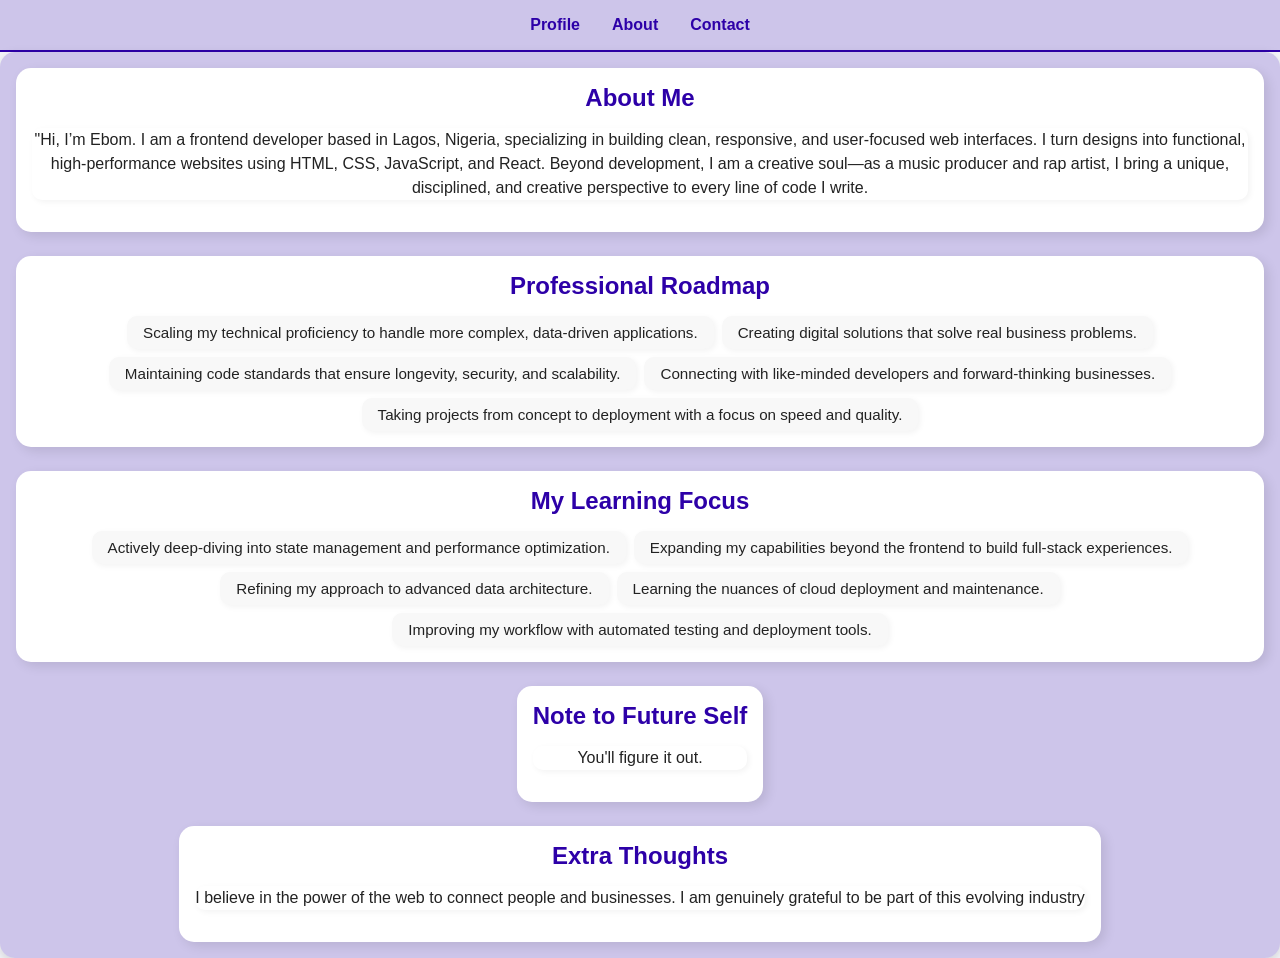
==== about.html @ 3ebcaaa6 "Initial commit: Portfolio project and Apex Construction site" ====
<!DOCTYPE html>
<html>
    <head>
        <meta charset="UTF-8">
        <meta name="viewport" content="width=device-width, initial-scale=1.0">
        <title>About</title>
        <link rel="stylesheet" type="text/css" href="style.css">
    </head>
    <body>
        <nav class="top-nav">
        <a href="index.html" class="nav-link">Profile</a>
        <a href="about.html" class="nav-link">About</a>
        <a href="contactUs.html" class="nav-link">Contact</a>
        </nav>
        <main data-testid="test-about-page" id="about-main">

            <section id="section-about-me" class="reveal reveal-up">
                <h2 id="about-me">About Me</h2>

                <p id="about-bio" class="reveal reveal-up" data-testid="test-about-bio">"Hi, I’m Ebom. I am a frontend developer based in Lagos, Nigeria, specializing in building clean, responsive, and user-focused web interfaces. I turn designs into functional, high-performance websites using HTML, CSS, JavaScript, and React. Beyond development, I am a creative soul—as a music producer and rap artist, I bring a unique, disciplined, and creative perspective to every line of code I write.</p>
            </section>

            <section id="section-goals" class="reveal reveal-up">

                <h2>Professional Roadmap</h2>

                <ul data-testid="test-about-goals" class="reveal reveal-up" data-testid="test-about-goals">
                    <li>Scaling my technical proficiency to handle more complex, data-driven applications.</li>
                    <li>Creating digital solutions that solve real business problems.</li>
                    <li>Maintaining code standards that ensure longevity, security, and scalability.</li>
                    <li>Connecting with like-minded developers and forward-thinking businesses.</li>
                    <li>Taking projects from concept to deployment with a focus on speed and quality.</li>
                </ul>
            </section>

            <section id="section-confidence-areas" class="reveal reveal-up" data-testid="test-about-focus">
                <h2>My Learning Focus</h2>
                <ul data-testid="test-about-confidence" class="reveal reveal-up">
                    <li>Actively deep-diving into state management and performance optimization.</li>
                    <li>Expanding my capabilities beyond the frontend to build full-stack experiences.</li>
                    <li>Refining my approach to advanced data architecture.</li>
                    <li>Learning the nuances of cloud deployment and maintenance.</li>
                    <li>Improving my workflow with automated testing and deployment tools.</li>
                </ul>
            </section>

            <section id="section-future-note" class="reveal reveal-up" data-testid="test-about-note-to-self">
                <h2>Note to Future Self</h2>
                <p data-testid="test-about-future-note">You'll figure it out.</p>
            </section>

            <section id="section-about" class="reveal reveal-up" data-testid="test-about-thoughts">
                <h2>Extra Thoughts</h2>
                <p data-testid="test-about-extra" class="reveal reveal-up">I believe in the power of the web to connect people and businesses. I am genuinely grateful to be part of this evolving industry</p>
            </section>
            

        </main>



    <script type="text/javascript" src="script.js"></script>
     
    </body>
</html>
---- style.css ----
* {
  margin: 0;
  padding: 0;
  box-sizing: border-box;
}

html {
  font-size: 16px;
  font-family: Arial, sans-serif;
}

body {
  min-height: 100vh;
  display: flex;
  flex-direction: column;
  align-items: center;
  justify-content: center;
  background: #f5f6fa;
  color: #222;
}

.top-nav {
    display: flex;
    justify-content: center;
    gap: 2rem;
    padding: 1rem;
    background: white;
    width: 100%;
    /*margin-bottom: 2rem;*/
    background-color:rgba(45, 0, 168, 0.2);
    border-bottom: 2px solid #2d00a8;
}
.nav-link {
    text-decoration: none;
    color: #2d00a8;
    font-weight: bold;
}


#profile-card-root ,
#about-main ,
#contact-form-root{
  width: 100%;
  max-width: 12 00px;
  background-color: rgba(45, 0, 168, 0.2);
  border-radius: 15px;
  box-shadow: 0 4px 12px rgba(0, 0, 0, 0.15);
  overflow: hidden;
  display: flex;
  flex-direction: column;
  align-items: center;
  padding: 1rem 1rem;
  gap: 1.5rem;
}

/* HEADER AREA */
#header-unit {
  display: flex;
  align-items: center;
  justify-content: space-between;
  flex-wrap: wrap;
  width: 100%;
  height: 100vh;
  /*gap: 1.5rem;*/
  /*background: url(images/texture1.jpg) center/cover no-repeat;*/
}

/* Profile Image */
#figure-id {
  flex: 1 1 200px;
  display: flex;
  flex-direction: column;
  align-items: center;
  text-align:center;
}

#user-image {
  width: 300px;
  height: 300px;
  border-radius: 50%;
  object-fit: cover;
  box-shadow: 4px 4px 12px rgba(0, 0, 0, 0.15);
  transition: transform 0.3s ease;
}

#user-image:hover {
  transform: scale(1.05);
}

#upload-image{
  display: none;
}

/* Header Text Info */
#header-div {
  flex: 2;
  background-color: #fff;
  border-radius: 15px;
  padding: 1rem;
  box-shadow: 4px 4px 12px rgba(0, 0, 0, 0.1);
}

#header-div h2 {
  font-size: 2rem;
  margin-bottom: 0.5rem;
  color: #2d00a8;
}

#header-div p {
  margin-bottom: 1rem;
  line-height: 1.5;
}

#section-about-me p,
#section-future-note p,
#section-about p,
#portfolio p{
  margin-bottom: 1rem;
  line-height: 1.5;
  text-align:center;
  box-shadow: 2px 2px 6px rgba(0, 0, 0, 0.05);
  border-radius: 10px;
}

#header-div h3,
#header-div time {
  margin-top: 0.5rem;
}

/* SOCIAL LINKS */
#social-nav {
  display: flex;
  justify-content: center;
  align-items: center;
  gap: 1rem;
  width: 100%;
}

.social-media-logo {
  width: 40px;
  height: 40px;
  border-radius: 50%;
  transition: transform 0.3s ease, opacity 0.3s ease;
}

.social-media-logo:hover {
  transform: scale(1.1);
  opacity: 0.8;
}

#hobbiesAndDislikes {
  display: flex;
  justify-content: space-between;
  gap: 2rem;
  width: 100%;
  flex-wrap: wrap;
}



#section-hobbies,
#section-dislikes, 
#section-about-me,
#section-goals,
#section-confidence-areas,
#section-future-note,
#section-about,
#portfolio{
  flex: 1;
  background: #fff;
  border-radius: 15px;
  box-shadow: 4px 4px 12px rgba(0, 0, 0, 0.1);
  padding: 1rem;
}

#section-hobbies h3,
#section-dislikes h3 ,
#contact-form h2,
#section-about-me h2,
#section-goals h2,
#section-confidence-areas h2,
#section-future-note h2,
#section-about h2,
#portfolio h2,
#portfolio h3 {
  text-align: center;
  color: #2d00a8;
  margin-bottom: 1rem;
}

ul {
  list-style: none;
  display: flex;
  flex-wrap: wrap;
  justify-content: center;
  gap: 0.5rem;
}

li {
  background: #f8f8f8;
  border-radius: 10px;
  padding: 0.5rem 1rem;
  font-size: 0.95rem;
  box-shadow: 2px 2px 6px rgba(0, 0, 0, 0.05);
}

.form-elements{
  display: flex;
  flex-direction: column;
  justify-content: center;
  align-items: center;
}

#message-textarea{
  border-radius: 9px;
}

#contact-message {
  width: 100%;
  max-width: 600px;   
  border-radius: 9px;
}

#submit-button {
  width: 180px;        
  height: auto;
  padding: 0.8rem 1rem;
  font-size: 1.1rem;
}

.hidden{
  display: none;
}

.error-msg {
  margin-top: 10px;
  padding: 8px;
  font-weight: 500;
  border-radius: 6px;
  color: red;
}

.error-hint {
  color: red;
  background-color: #ffe5e5;
  display: block;
}

.sucess-msg {
  color: green;
  background-color: #e6ffe6;
  padding: 0.7rem 1rem;
  border-radius: 8px;
  font-weight: 600;
  text-align: center;
  margin-top: 0.5rem;
  box-shadow: 0 2px 6px rgba(0, 128, 0, 0.15);
  transition: opacity 0.3s ease;
}

#about-me-link ,
#contact-us-link ,
#index-link,
.project-card a{
  display: inline-block;
  margin-top: 1.5rem;
  text-decoration: none;
  color: #2d00a8;
  font-weight: 600;
  transition: color 0.3s ease, transform 0.3s ease;
}



.project-card{
  text-align: center;
  margin-top: 1.5rem;
}




#about-me-link:hover ,
#contact-us-link:hover ,
#index-link:hover{
  color: #4a00e0;
  transform: scale(1.05);
}



/* Tablet Display */
@media (max-width: 768px) {
  #header-unit {
    flex-direction: column;
    align-items: center;
  }

  #user-image {
    width: 200px;
    height: 200px;
  }

  #header-div {
    text-align: center;
  }

  #hobbiesAndDislikes {
    flex-direction: column;
    align-items: center;
  }

  #social-nav {
    flex-wrap: wrap;
  }
}

/* Phone Display */
@media (max-width: 480px) {
  #profile-card-root {
    width: 95%;
    padding: 1rem;
  }

  #header-div h2 {
    font-size: 1.5rem;
  }

  li {
    font-size: 0.85rem;
    padding: 0.4rem 0.8rem;
  }

  .social-media-logo {
    width: 32px;
    height: 32px;
  }
}



#contact-form {
  width: 100%;
  display: flex;
  flex-direction: column;
  align-items: center;
  gap: 1.2rem;
}

#contact-form input,
#contact-form textarea {
  width: 100%;
  max-width: 600px;
  padding: 0.8rem;
  font-size: 1rem;
  border: 1.5px solid #ccc;
  border-radius: 8px;
  outline: none;
  transition: border 0.3s ease, box-shadow 0.3s ease;
}

#contact-form input:focus,
#contact-form textarea:focus {
  border-color: #2d00a8;
  box-shadow: 0 0 6px rgba(45, 0, 168, 0.25);
}


#submit-button {
  width: 180px;
  height: auto;
  padding: 0.7rem 1rem;
  font-size: 1.1rem;
  border: none;
  border-radius: 10px;
  background-color: #2d00a8;
  color: #fff;
  cursor: pointer;
  transition: all 0.3s ease;
}

#submit-button:hover {
  background-color: #4a00e0;
  transform: scale(1.05);
}



/* Tablet display */
@media (max-width: 768px) {
  #contact-form-root {
    width: 95%;
    padding: 1.5rem;
  }

  #contact-form input,
  #contact-form textarea {
    max-width: 100%;
    font-size: 0.95rem;
  }

  #submit-button {
    width: 60%;
    font-size: 1rem;
  }
}

/* Phone display */
@media (max-width: 480px) {
  #contact-form-root {
    width: 100%;
    padding: 1rem;
  }

  #contact-form h2 {
    font-size: 1.4rem;
  }

  #contact-form input,
  #contact-form textarea {
    width: 100%;
    font-size: 0.9rem;
  }

  #submit-button {
    width: 100%;
    font-size: 1rem;
    padding: 0.6rem 0.8rem;
  }
}

@media (max-width: 768px) {
  #about-main {
    width: 95%;
    padding: 1.5rem;
    gap: 1rem;
  }

  #about-main h2 {
    font-size: 1.6rem;
    text-align: center;
  }

  #about-main p {
    font-size: 1rem;
    line-height: 1.6;
    text-align: justify;
    padding: 0 0.5rem;
  }

  #about-main ul {
    flex-direction: column;
    align-items: center;
  }

  #about-main li {
    width: 90%;
    text-align: center;
    font-size: 1rem;
    padding: 0.6rem;
  }
}


/* ---------------- REVEAL ANIMATION ---------------- */

.reveal {
    opacity: 0;
    transform: translateY(60px);
    transition: all 0.9s ease;
}

.reveal-left {
    transform: translateX(-80px);
}

.reveal-right {
    transform: translateX(80px);
}

.reveal.active {
    opacity: 1;
    transform: translate(0);
}

/* Mobile */

@media (max-width: 768px) {
  /*
    #content1 {
        align-items: center;
        text-align: center;
    }
  */

    .reveal-left,
    .reveal-right {
        transform: translateY(60px);
    }
}
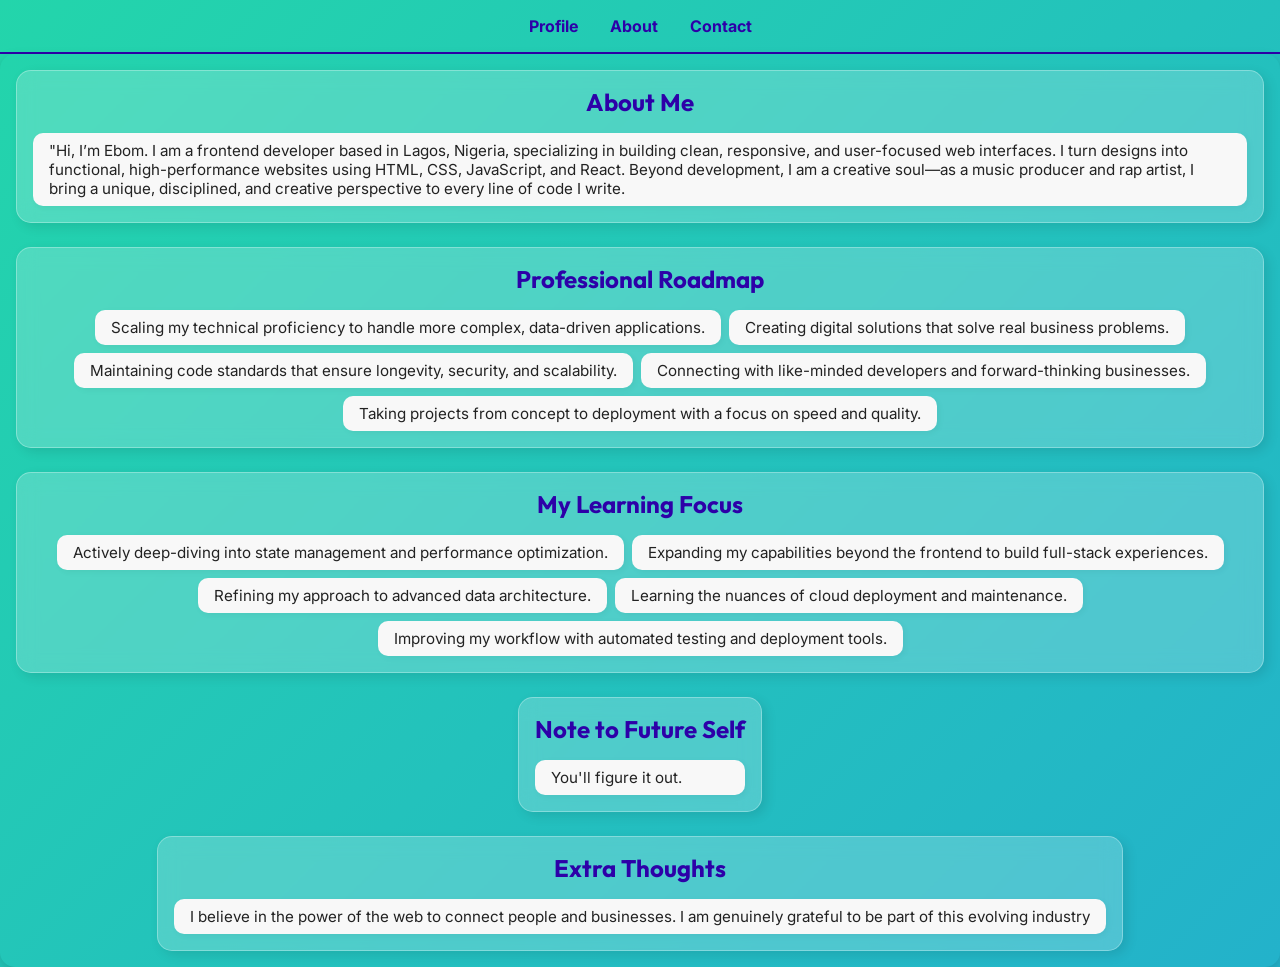
==== commit 868ff0b5: "Updated Background animation theme and fixed contact form layout" ====
--- a/about.html
+++ b/about.html
@@ -1,16 +1,26 @@
 <!DOCTYPE html>
 <html>
+
     <head>
+
         <meta charset="UTF-8">
         <meta name="viewport" content="width=device-width, initial-scale=1.0">
         <title>About</title>
+        <link rel="preconnect" href="https://fonts.googleapis.com">
+        <link rel="preconnect" href="https://fonts.gstatic.com" crossorigin>
+        <link href="https://fonts.googleapis.com/css2?family=Inter:wght@400;500&family=Outfit:wght@600;700&display=swap" rel="stylesheet">
         <link rel="stylesheet" type="text/css" href="style.css">
+
     </head>
-    <body>
+
+    <body class="animated-bg">
         <nav class="top-nav">
-        <a href="index.html" class="nav-link">Profile</a>
-        <a href="about.html" class="nav-link">About</a>
-        <a href="contactUs.html" class="nav-link">Contact</a>
+
+            <a href="index.html" class="nav-link">Profile</a>
+            <a href="about.html" class="nav-link">About</a>
+            <a href="contactUs.html" class="nav-link">Contact</a>
+            
+
         </nav>
         <main data-testid="test-about-page" id="about-main">
 
@@ -31,27 +41,38 @@
                     <li>Connecting with like-minded developers and forward-thinking businesses.</li>
                     <li>Taking projects from concept to deployment with a focus on speed and quality.</li>
                 </ul>
+
             </section>
 
             <section id="section-confidence-areas" class="reveal reveal-up" data-testid="test-about-focus">
+
                 <h2>My Learning Focus</h2>
+
                 <ul data-testid="test-about-confidence" class="reveal reveal-up">
+
                     <li>Actively deep-diving into state management and performance optimization.</li>
                     <li>Expanding my capabilities beyond the frontend to build full-stack experiences.</li>
                     <li>Refining my approach to advanced data architecture.</li>
                     <li>Learning the nuances of cloud deployment and maintenance.</li>
                     <li>Improving my workflow with automated testing and deployment tools.</li>
                 </ul>
+
             </section>
 
             <section id="section-future-note" class="reveal reveal-up" data-testid="test-about-note-to-self">
+
                 <h2>Note to Future Self</h2>
+
                 <p data-testid="test-about-future-note">You'll figure it out.</p>
+
             </section>
 
             <section id="section-about" class="reveal reveal-up" data-testid="test-about-thoughts">
+
                 <h2>Extra Thoughts</h2>
+
                 <p data-testid="test-about-extra" class="reveal reveal-up">I believe in the power of the web to connect people and businesses. I am genuinely grateful to be part of this evolving industry</p>
+
             </section>
             
 
--- a/style.css
+++ b/style.css
@@ -1,3 +1,16 @@
+:root {
+    --bg-color: #f5f6fa;
+    --card-bg: rgba(255, 255, 255, 0.2);
+    --text-color: #222;
+}
+
+body.dark-mode {
+    --bg-color: #1a1a1a;
+    --card-bg: rgba(0, 0, 0, 0.4);
+    --text-color: #f5f6fa;
+}
+
+
 * {
   margin: 0;
   padding: 0;
@@ -6,7 +19,8 @@
 
 html {
   font-size: 16px;
-  font-family: Arial, sans-serif;
+  font-size: 16px;
+  font-family: 'Inter', sans-serif;
 }
 
 body {
@@ -15,25 +29,40 @@
   flex-direction: column;
   align-items: center;
   justify-content: center;
-  background: #f5f6fa;
+  /*background: url(photos/stock.jpg) center/cover no-repeat;*/
+  /*background: #f5f6fa;*/
   color: #222;
 }
+
+/* Add this to your body CSS */
+.animated-bg {
+    background: linear-gradient(-45deg, #ee7752, #e73c7e, #23a6d5, #23d5ab);
+    background-size: 400% 400%;
+    animation: gradient 15s ease infinite;
+}
+@keyframes gradient {
+    0% { background-position: 0% 50%; }
+    50% { background-position: 100% 50%; }
+    100% { background-position: 0% 50%; }
+}
+
 
 .top-nav {
     display: flex;
     justify-content: center;
+    align-items: center;
     gap: 2rem;
     padding: 1rem;
-    background: white;
     width: 100%;
     /*margin-bottom: 2rem;*/
-    background-color:rgba(45, 0, 168, 0.2);
+    /*background-color:rgba(45, 0, 168, 0.2);*/
     border-bottom: 2px solid #2d00a8;
 }
 .nav-link {
     text-decoration: none;
     color: #2d00a8;
     font-weight: bold;
+    transition: transform 0.3s ease;
 }
 
 
@@ -42,7 +71,7 @@
 #contact-form-root{
   width: 100%;
   max-width: 12 00px;
-  background-color: rgba(45, 0, 168, 0.2);
+  /*background-color: rgba(45, 0, 168, 0.2);*/
   border-radius: 15px;
   box-shadow: 0 4px 12px rgba(0, 0, 0, 0.15);
   overflow: hidden;
@@ -51,6 +80,7 @@
   align-items: center;
   padding: 1rem 1rem;
   gap: 1.5rem;
+  
 }
 
 /* HEADER AREA */
@@ -63,6 +93,7 @@
   height: 100vh;
   /*gap: 1.5rem;*/
   /*background: url(images/texture1.jpg) center/cover no-repeat;*/
+  transition: transform 0.3s ease;
 }
 
 /* Profile Image */
@@ -83,9 +114,24 @@
   transition: transform 0.3s ease;
 }
 
-#user-image:hover {
+#user-image:hover,
+.nav-link:hover,
+#section-hobbies:hover,
+#section-dislikes:hover, 
+#section-about-me:hover,
+#section-goals:hover,
+#section-confidence-areas:hover,
+#section-future-note:hover,
+#section-about:hover,
+#portfolio:hover,
+#header-div:hover,
+#contact-message:hover,
+#contact-subject:hover,
+#contact-email:hover,
+#contact-name:hover {
   transform: scale(1.05);
 }
+
 
 #upload-image{
   display: none;
@@ -94,10 +140,14 @@
 /* Header Text Info */
 #header-div {
   flex: 2;
-  background-color: #fff;
+  background: rgba(255, 255, 255, 0.2); 
+  backdrop-filter: blur(10px);
+  border: 1px solid rgba(255, 255, 255, 0.3);
+  /*background-color: #fff;*/
   border-radius: 15px;
   padding: 1rem;
   box-shadow: 4px 4px 12px rgba(0, 0, 0, 0.1);
+  
 }
 
 #header-div h2 {
@@ -106,12 +156,19 @@
   color: #2d00a8;
 }
 
-#header-div p {
+#header-div p,
+#header-div h3,
+#header-div time {
   margin-bottom: 1rem;
   line-height: 1.5;
-}
-
-#section-about-me p,
+  text-shadow: 
+       -1px -1px 0 #fff,  
+        1px -1px 0 #fff,
+       -1px  1px 0 #fff,
+        1px  1px 0 #fff;
+}
+
+/*#section-about-me p,
 #section-future-note p,
 #section-about p,
 #portfolio p{
@@ -120,7 +177,7 @@
   text-align:center;
   box-shadow: 2px 2px 6px rgba(0, 0, 0, 0.05);
   border-radius: 10px;
-}
+}*/
 
 #header-div h3,
 #header-div time {
@@ -167,10 +224,14 @@
 #section-about,
 #portfolio{
   flex: 1;
-  background: #fff;
+  /*background: #fff;*/
+  background: rgba(255, 255, 255, 0.2); 
+  backdrop-filter: blur(10px);
+  border: 1px solid rgba(255, 255, 255, 0.3);
   border-radius: 15px;
   box-shadow: 4px 4px 12px rgba(0, 0, 0, 0.1);
   padding: 1rem;
+  transition: transform 0.3s ease;
 }
 
 #section-hobbies h3,
@@ -196,7 +257,11 @@
   gap: 0.5rem;
 }
 
-li {
+li,
+#section-about-me p,
+#section-future-note p,
+#section-about p,
+#portfolio p{
   background: #f8f8f8;
   border-radius: 10px;
   padding: 0.5rem 1rem;
@@ -208,24 +273,37 @@
   display: flex;
   flex-direction: column;
   justify-content: center;
-  align-items: center;
+  align-items: stretch; /* Change from center to stretch */
+  width: 100%;          /* Ensure the container is full width */
+  max-width: 600px;     /* Match this to your input max-width */
+  margin: 0 auto;       /* This centers the whole block on the page */
+  text-align:center;
 }
 
 #message-textarea{
   border-radius: 9px;
 }
 
+#contact-subject,
+#contact-email,
+#contact-name {
+  transition: transform 0.3s ease;
+}
+
 #contact-message {
   width: 100%;
   max-width: 600px;   
   border-radius: 9px;
-}
-
-#submit-button {
+  transition: transform 0.3s ease;
+}
+
+
+#submit-button{
   width: 180px;        
   height: auto;
   padding: 0.8rem 1rem;
   font-size: 1.1rem;
+   margin: 0 auto;
 }
 
 .hidden{
@@ -285,6 +363,11 @@
 #index-link:hover{
   color: #4a00e0;
   transform: scale(1.05);
+}
+
+h1, h2, h3, h4, h5, h6 {
+    font-family: 'Outfit', sans-serif;
+    font-weight: 700; /* Bold weight for headings */
 }
 
 
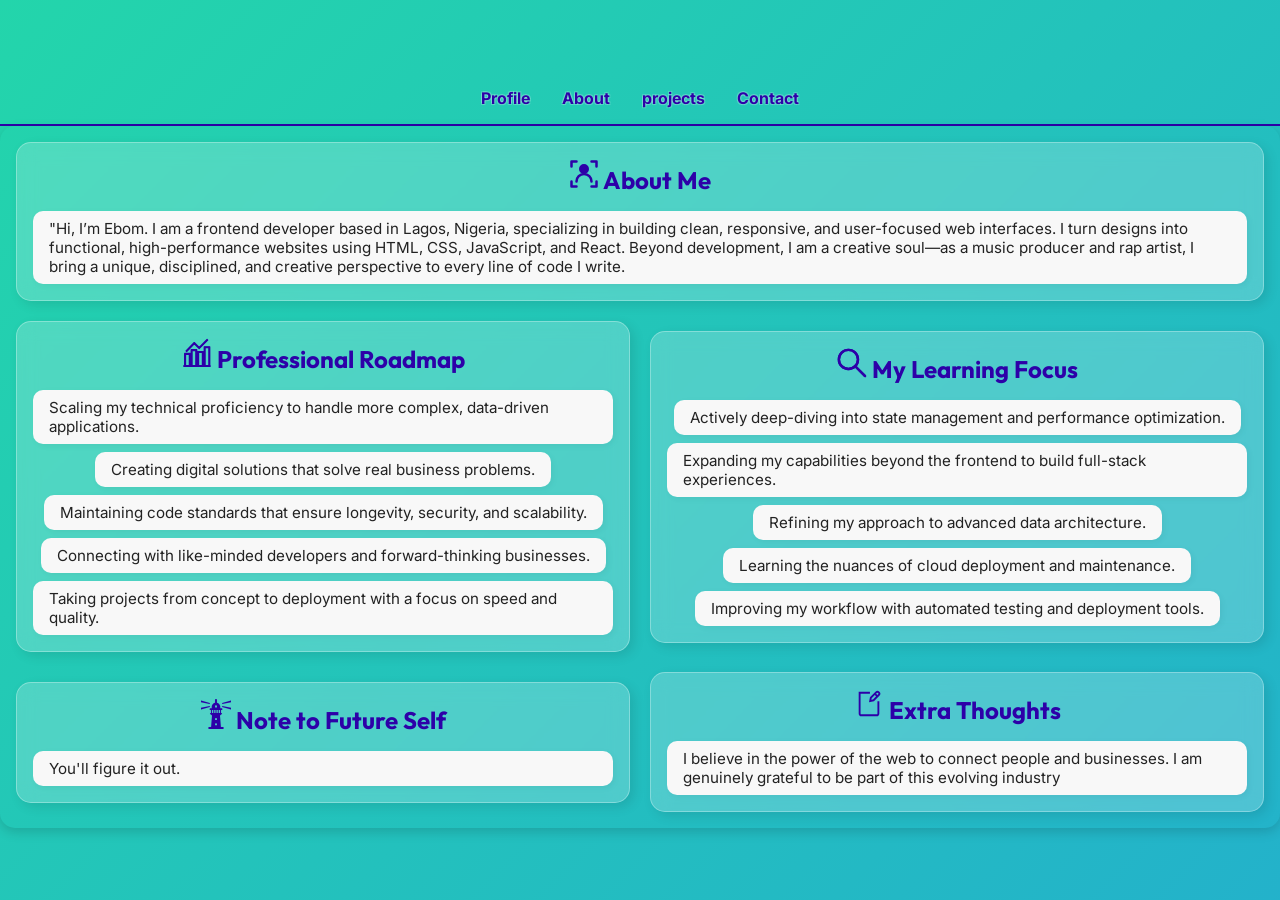
==== commit 3f7c0336: "Update: improve About page layout, add project assets, and refine site structure" ====
--- a/about.html
+++ b/about.html
@@ -17,22 +17,31 @@
         <nav class="top-nav">
 
             <a href="index.html" class="nav-link">Profile</a>
+
             <a href="about.html" class="nav-link">About</a>
+
+            <a href="projects.html" class="nav-link">projects</a>
+
             <a href="contactUs.html" class="nav-link">Contact</a>
+
             
-
         </nav>
         <main data-testid="test-about-page" id="about-main">
 
             <section id="section-about-me" class="reveal reveal-up">
-                <h2 id="about-me">About Me</h2>
+                
+                <h2 id="about-me">
+                    <img class="svg-img" src="images/user-positioning-svgrepo-com (1).svg"> 
+                    About Me</h2>
 
                 <p id="about-bio" class="reveal reveal-up" data-testid="test-about-bio">"Hi, I’m Ebom. I am a frontend developer based in Lagos, Nigeria, specializing in building clean, responsive, and user-focused web interfaces. I turn designs into functional, high-performance websites using HTML, CSS, JavaScript, and React. Beyond development, I am a creative soul—as a music producer and rap artist, I bring a unique, disciplined, and creative perspective to every line of code I write.</p>
             </section>
 
             <section id="section-goals" class="reveal reveal-up">
 
-                <h2>Professional Roadmap</h2>
+                <h2>
+                    <img class="svg-img" src="images/development-marketing-outline-svgrepo-com (1).svg">
+                    Professional Roadmap</h2>
 
                 <ul data-testid="test-about-goals" class="reveal reveal-up" data-testid="test-about-goals">
                     <li>Scaling my technical proficiency to handle more complex, data-driven applications.</li>
@@ -46,7 +55,9 @@
 
             <section id="section-confidence-areas" class="reveal reveal-up" data-testid="test-about-focus">
 
-                <h2>My Learning Focus</h2>
+                <h2>
+                    <img class="svg-img" src="images/magnifying-glass-svgrepo-com.svg">
+                    My Learning Focus</h2>
 
                 <ul data-testid="test-about-confidence" class="reveal reveal-up">
 
@@ -61,7 +72,9 @@
 
             <section id="section-future-note" class="reveal reveal-up" data-testid="test-about-note-to-self">
 
-                <h2>Note to Future Self</h2>
+                <h2>
+                    <img class="svg-img" src="images/lighthouse-4-svgrepo-com.svg">
+                    Note to Future Self</h2>
 
                 <p data-testid="test-about-future-note">You'll figure it out.</p>
 
@@ -69,7 +82,9 @@
 
             <section id="section-about" class="reveal reveal-up" data-testid="test-about-thoughts">
 
-                <h2>Extra Thoughts</h2>
+                <h2>
+                    <img class="svg-img" src="images/notes-outlined-pen-and-paper-svgrepo-com.svg">
+                    Extra Thoughts</h2>
 
                 <p data-testid="test-about-extra" class="reveal reveal-up">I believe in the power of the web to connect people and businesses. I am genuinely grateful to be part of this evolving industry</p>
 
--- a/style.css
+++ b/style.css
@@ -29,8 +29,6 @@
   flex-direction: column;
   align-items: center;
   justify-content: center;
-  /*background: url(photos/stock.jpg) center/cover no-repeat;*/
-  /*background: #f5f6fa;*/
   color: #222;
 }
 
@@ -54,8 +52,6 @@
     gap: 2rem;
     padding: 1rem;
     width: 100%;
-    /*margin-bottom: 2rem;*/
-    /*background-color:rgba(45, 0, 168, 0.2);*/
     border-bottom: 2px solid #2d00a8;
 }
 .nav-link {
@@ -63,6 +59,11 @@
     color: #2d00a8;
     font-weight: bold;
     transition: transform 0.3s ease;
+    text-shadow: 
+      -1px -1px 0 rgba(255,255,255,0.2),
+        1px -1px 0 rgba(255,255,255,0.2),
+      -1px  1px 0 rgba(255,255,255,0.2),
+        1px  1px 0 rgba(255,255,255,0.2);
 }
 
 
@@ -71,7 +72,6 @@
 #contact-form-root{
   width: 100%;
   max-width: 12 00px;
-  /*background-color: rgba(45, 0, 168, 0.2);*/
   border-radius: 15px;
   box-shadow: 0 4px 12px rgba(0, 0, 0, 0.15);
   overflow: hidden;
@@ -91,13 +91,11 @@
   flex-wrap: wrap;
   width: 100%;
   height: 100vh;
-  /*gap: 1.5rem;*/
-  /*background: url(images/texture1.jpg) center/cover no-repeat;*/
   transition: transform 0.3s ease;
 }
 
 /* Profile Image */
-#figure-id {
+#figure-id{
   flex: 1 1 200px;
   display: flex;
   flex-direction: column;
@@ -105,14 +103,28 @@
   text-align:center;
 }
 
-#user-image {
+
+
+#user-image,
+#project-photo {
   width: 300px;
   height: 300px;
-  border-radius: 50%;
+  border-radius: 20px;
+  border:5px solid whitesmoke;
   object-fit: cover;
   box-shadow: 4px 4px 12px rgba(0, 0, 0, 0.15);
   transition: transform 0.3s ease;
 }
+
+#project-photo {
+  width: 300px;
+  height: auto;
+  border-radius: 20px;
+  border: 5px solid whitesmoke;
+  display: block;
+}
+
+
 
 #user-image:hover,
 .nav-link:hover,
@@ -128,7 +140,8 @@
 #contact-message:hover,
 #contact-subject:hover,
 #contact-email:hover,
-#contact-name:hover {
+#contact-name:hover,
+#project-photo:hover {
   transform: scale(1.05);
 }
 
@@ -143,7 +156,6 @@
   background: rgba(255, 255, 255, 0.2); 
   backdrop-filter: blur(10px);
   border: 1px solid rgba(255, 255, 255, 0.3);
-  /*background-color: #fff;*/
   border-radius: 15px;
   padding: 1rem;
   box-shadow: 4px 4px 12px rgba(0, 0, 0, 0.1);
@@ -162,22 +174,13 @@
   margin-bottom: 1rem;
   line-height: 1.5;
   text-shadow: 
-       -1px -1px 0 #fff,  
-        1px -1px 0 #fff,
-       -1px  1px 0 #fff,
-        1px  1px 0 #fff;
-}
-
-/*#section-about-me p,
-#section-future-note p,
-#section-about p,
-#portfolio p{
-  margin-bottom: 1rem;
-  line-height: 1.5;
-  text-align:center;
-  box-shadow: 2px 2px 6px rgba(0, 0, 0, 0.05);
-  border-radius: 10px;
-}*/
+      -1px -1px 0 rgba(255,255,255,0.2),
+        1px -1px 0 rgba(255,255,255,0.2),
+      -1px  1px 0 rgba(255,255,255,0.2),
+        1px  1px 0 rgba(255,255,255,0.2);
+  
+}
+
 
 #header-div h3,
 #header-div time {
@@ -234,6 +237,15 @@
   transition: transform 0.3s ease;
 }
 
+#project-img-id {
+  display:flex;
+  flex-direction: column;
+  align-items: center;
+  justify-content: center;
+  text-align: center;
+  
+}
+
 #section-hobbies h3,
 #section-dislikes h3 ,
 #contact-form h2,
@@ -273,9 +285,9 @@
   display: flex;
   flex-direction: column;
   justify-content: center;
-  align-items: stretch; /* Change from center to stretch */
+  align-items: stretch; 
   width: 100%;          /* Ensure the container is full width */
-  max-width: 600px;     /* Match this to your input max-width */
+  max-width: 600px;     
   margin: 0 auto;       /* This centers the whole block on the page */
   text-align:center;
 }
@@ -403,6 +415,16 @@
   #profile-card-root {
     width: 95%;
     padding: 1rem;
+    display: flex;
+    flex-direction: column;
+  }
+
+  #header-unit {
+    flex-direction: column;
+    flex-wrap: nowrap;
+    height: auto;
+    align-items: center;
+    padding: 1rem;
   }
 
   #header-div h2 {
@@ -417,6 +439,11 @@
   .social-media-logo {
     width: 32px;
     height: 32px;
+  }
+
+  #figure-id, #header-div {
+    flex: none; 
+    width: 100%;
   }
 }
 
@@ -467,6 +494,11 @@
   transform: scale(1.05);
 }
 
+.svg-img{
+  width:30px;
+  height:30px;
+}
+
 
 
 /* Tablet display */
@@ -569,15 +601,37 @@
 /* Mobile */
 
 @media (max-width: 768px) {
-  /*
-    #content1 {
+  
+    /*#content1 {
         align-items: center;
         text-align: center;
-    }
-  */
+    }*/
+  
 
     .reveal-left,
     .reveal-right {
         transform: translateY(60px);
     }
+}
+
+
+
+/* Desktop Grid Layout for About Page */
+@media (min-width: 769px) {
+  #about-main {
+    display: grid;
+    grid-template-columns: 1fr 1fr; /* Creates two equal columns */
+    grid-template-areas: 
+      "about-me about-me"
+      "roadmap focus"
+      "future thoughts";
+    gap: 20px;
+  }
+
+  /* Span specific sections across the grid */
+  #section-about-me { grid-area: about-me; }
+  #section-goals { grid-area: roadmap; }
+  #section-confidence-areas { grid-area: focus; }
+  #section-future-note { grid-area: future; }
+  #section-about { grid-area: thoughts; }
 }
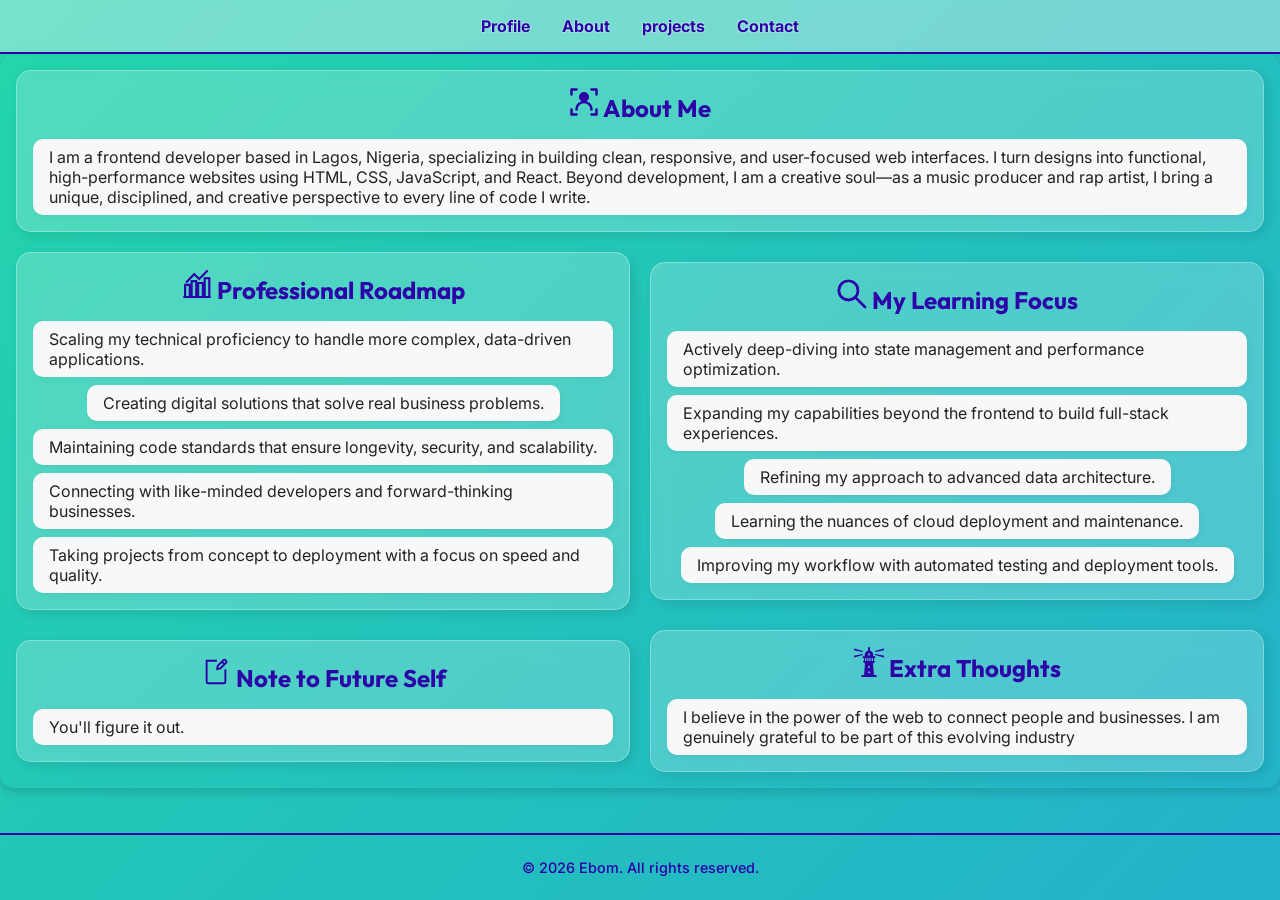
==== commit 9665d7f3: "Update: improve header layout, add footer, and refine site structure" ====
--- a/about.html
+++ b/about.html
@@ -34,7 +34,7 @@
                     <img class="svg-img" src="images/user-positioning-svgrepo-com (1).svg"> 
                     About Me</h2>
 
-                <p id="about-bio" class="reveal reveal-up" data-testid="test-about-bio">"Hi, I’m Ebom. I am a frontend developer based in Lagos, Nigeria, specializing in building clean, responsive, and user-focused web interfaces. I turn designs into functional, high-performance websites using HTML, CSS, JavaScript, and React. Beyond development, I am a creative soul—as a music producer and rap artist, I bring a unique, disciplined, and creative perspective to every line of code I write.</p>
+                <p id="about-bio" class="reveal reveal-up" data-testid="test-about-bio">I am a frontend developer based in Lagos, Nigeria, specializing in building clean, responsive, and user-focused web interfaces. I turn designs into functional, high-performance websites using HTML, CSS, JavaScript, and React. Beyond development, I am a creative soul—as a music producer and rap artist, I bring a unique, disciplined, and creative perspective to every line of code I write.</p>
             </section>
 
             <section id="section-goals" class="reveal reveal-up">
@@ -73,7 +73,7 @@
             <section id="section-future-note" class="reveal reveal-up" data-testid="test-about-note-to-self">
 
                 <h2>
-                    <img class="svg-img" src="images/lighthouse-4-svgrepo-com.svg">
+                    <img class="svg-img" src="images/notes-outlined-pen-and-paper-svgrepo-com.svg">
                     Note to Future Self</h2>
 
                 <p data-testid="test-about-future-note">You'll figure it out.</p>
@@ -83,15 +83,19 @@
             <section id="section-about" class="reveal reveal-up" data-testid="test-about-thoughts">
 
                 <h2>
-                    <img class="svg-img" src="images/notes-outlined-pen-and-paper-svgrepo-com.svg">
+                    <img class="svg-img" src="images/lighthouse-4-svgrepo-com.svg">
                     Extra Thoughts</h2>
 
                 <p data-testid="test-about-extra" class="reveal reveal-up">I believe in the power of the web to connect people and businesses. I am genuinely grateful to be part of this evolving industry</p>
 
             </section>
             
+            
 
         </main>
+        <footer class="site-footer">
+            <p>&copy; 2026 Ebom. All rights reserved.</p>
+        </footer>
 
 
 
--- a/style.css
+++ b/style.css
@@ -32,7 +32,7 @@
   color: #222;
 }
 
-/* Add this to your body CSS */
+
 .animated-bg {
     background: linear-gradient(-45deg, #ee7752, #e73c7e, #23a6d5, #23d5ab);
     background-size: 400% 400%;
@@ -46,6 +46,12 @@
 
 
 .top-nav {
+    position: sticky; /* Keeps it locked to the top */
+    top: 0;           /* Trigger point */
+    z-index: 1000;    /* Ensures it sits above other content */
+    background: rgba(245, 246, 250, 0.4); /* Semi-transparent background */
+    backdrop-filter: blur(3px);
+
     display: flex;
     justify-content: center;
     align-items: center;
@@ -171,6 +177,7 @@
 #header-div p,
 #header-div h3,
 #header-div time {
+  font-size:1.2rem;
   margin-bottom: 1rem;
   line-height: 1.5;
   text-shadow: 
@@ -277,7 +284,7 @@
   background: #f8f8f8;
   border-radius: 10px;
   padding: 0.5rem 1rem;
-  font-size: 0.95rem;
+  font-size: 1rem;
   box-shadow: 2px 2px 6px rgba(0, 0, 0, 0.05);
 }
 
@@ -286,9 +293,9 @@
   flex-direction: column;
   justify-content: center;
   align-items: stretch; 
-  width: 100%;          /* Ensure the container is full width */
+  width: 100%;          /* Ensures the container is full width */
   max-width: 600px;     
-  margin: 0 auto;       /* This centers the whole block on the page */
+  margin: 0 auto;       /* centers the whole block on the page */
   text-align:center;
 }
 
@@ -499,6 +506,18 @@
   height:30px;
 }
 
+.site-footer {
+    width: 100%;
+    padding: 1.5rem;
+    margin-top: auto; /* Ensures the footer stays at the bottom */
+    text-align: center;
+    border-top: 2px solid #2d00a8; /* Matches your header border */
+    color: #2d00a8;
+    font-weight: 500;
+    font-family: 'Inter', sans-serif;
+    font-size: 0.9rem;
+}
+
 
 
 /* Tablet display */
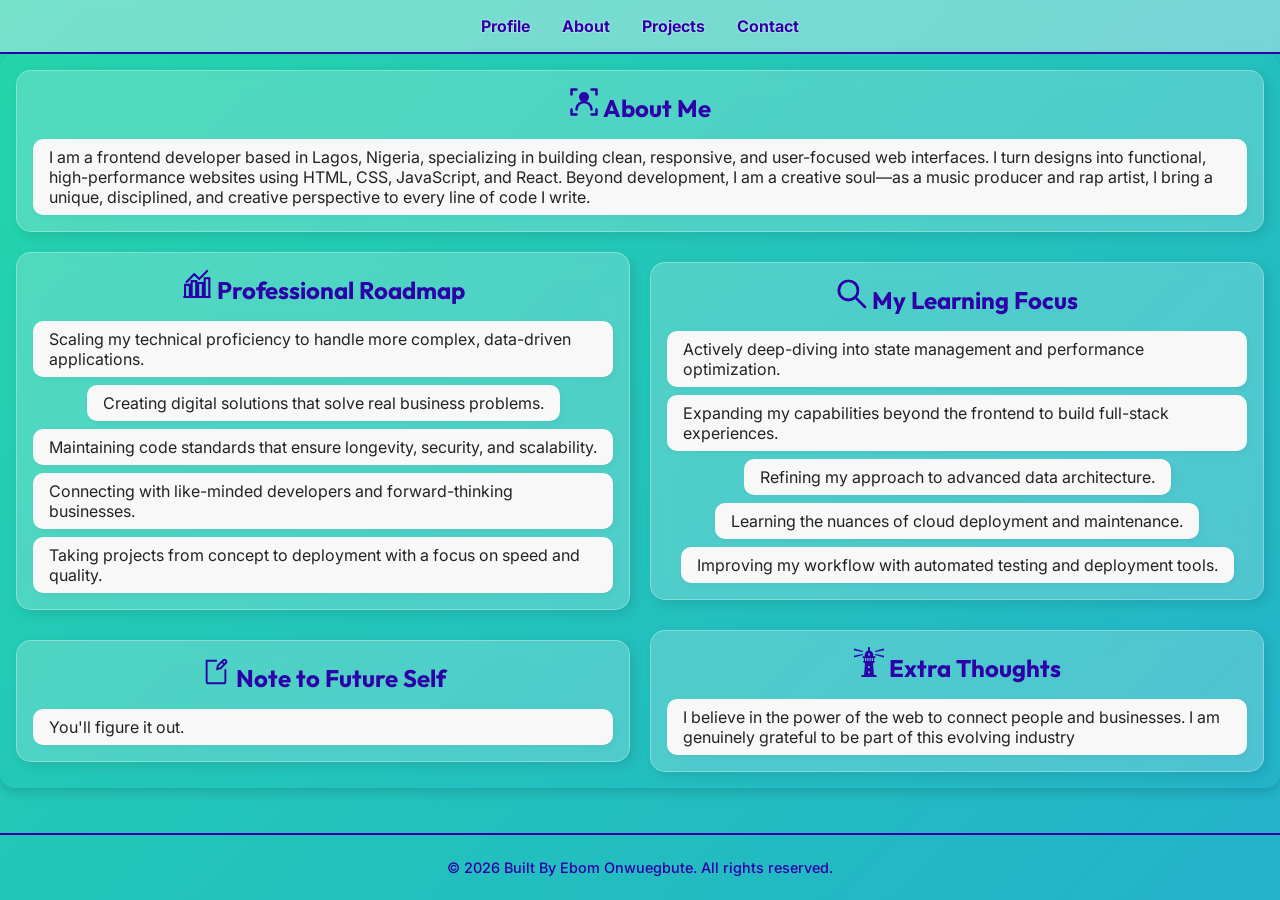
==== commit e95c5017: "Update text content on site" ====
--- a/about.html
+++ b/about.html
@@ -20,7 +20,7 @@
 
             <a href="about.html" class="nav-link">About</a>
 
-            <a href="projects.html" class="nav-link">projects</a>
+            <a href="projects.html" class="nav-link">Projects</a>
 
             <a href="contactUs.html" class="nav-link">Contact</a>
 
@@ -94,7 +94,7 @@
 
         </main>
         <footer class="site-footer">
-            <p>&copy; 2026 Ebom. All rights reserved.</p>
+            <p>&copy; 2026 Built By Ebom Onwuegbute. All rights reserved.</p>
         </footer>
 
 
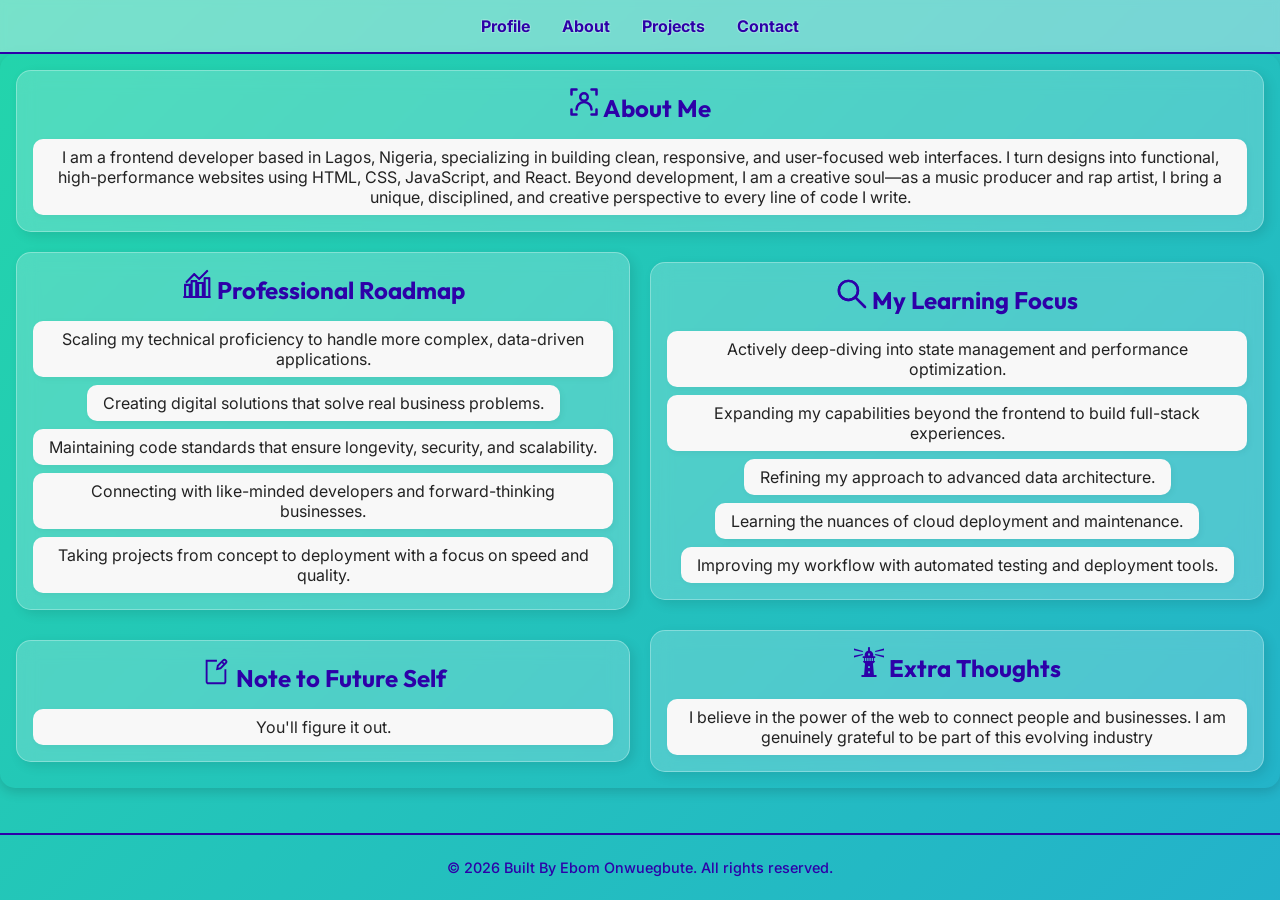
==== commit 70a1becf: "update svg, style, and about page" ====
--- a/about.html
+++ b/about.html
@@ -31,7 +31,7 @@
             <section id="section-about-me" class="reveal reveal-up">
                 
                 <h2 id="about-me">
-                    <img class="svg-img" src="images/user-positioning-svgrepo-com (1).svg"> 
+                    <img class="svg-img" src="images/gemini-svg.svg"> 
                     About Me</h2>
 
                 <p id="about-bio" class="reveal reveal-up" data-testid="test-about-bio">I am a frontend developer based in Lagos, Nigeria, specializing in building clean, responsive, and user-focused web interfaces. I turn designs into functional, high-performance websites using HTML, CSS, JavaScript, and React. Beyond development, I am a creative soul—as a music producer and rap artist, I bring a unique, disciplined, and creative perspective to every line of code I write.</p>
--- a/style.css
+++ b/style.css
@@ -117,7 +117,7 @@
   height: 300px;
   border-radius: 20px;
   border:5px solid whitesmoke;
-  object-fit: cover;
+  object-fit:center/cover no-repeat;
   box-shadow: 4px 4px 12px rgba(0, 0, 0, 0.15);
   transition: transform 0.3s ease;
 }
@@ -178,14 +178,15 @@
 #header-div h3,
 #header-div time {
   font-size:1.2rem;
+  font-weight: bold;
   margin-bottom: 1rem;
   line-height: 1.5;
-  text-shadow: 
+  /*text-shadow: 
       -1px -1px 0 rgba(255,255,255,0.2),
         1px -1px 0 rgba(255,255,255,0.2),
       -1px  1px 0 rgba(255,255,255,0.2),
         1px  1px 0 rgba(255,255,255,0.2);
-  
+  */
 }
 
 
@@ -242,6 +243,7 @@
   box-shadow: 4px 4px 12px rgba(0, 0, 0, 0.1);
   padding: 1rem;
   transition: transform 0.3s ease;
+  text-align: center;
 }
 
 #project-img-id {
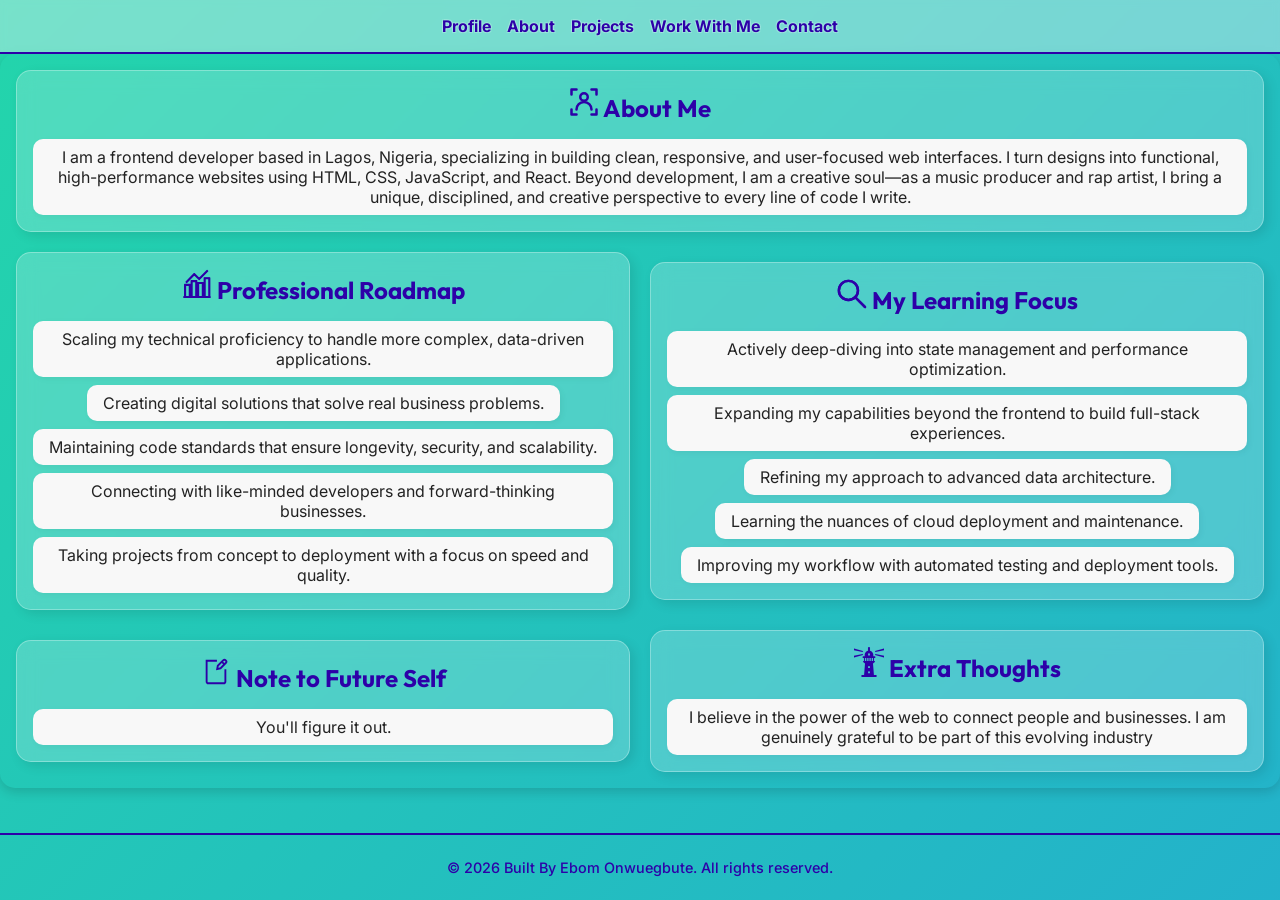
==== commit 494db369: "Add Work With Me page and update site navigation" ====
--- a/about.html
+++ b/about.html
@@ -15,16 +15,11 @@
 
     <body class="animated-bg">
         <nav class="top-nav">
-
             <a href="index.html" class="nav-link">Profile</a>
-
             <a href="about.html" class="nav-link">About</a>
-
             <a href="projects.html" class="nav-link">Projects</a>
-
+            <a href="work.html" class="nav-link">Work With Me</a>
             <a href="contactUs.html" class="nav-link">Contact</a>
-
-            
         </nav>
         <main data-testid="test-about-page" id="about-main">
 
--- a/style.css
+++ b/style.css
@@ -55,7 +55,7 @@
     display: flex;
     justify-content: center;
     align-items: center;
-    gap: 2rem;
+    gap: 1rem;
     padding: 1rem;
     width: 100%;
     border-bottom: 2px solid #2d00a8;
@@ -433,7 +433,7 @@
     flex-wrap: nowrap;
     height: auto;
     align-items: center;
-    padding: 1rem;
+    padding: 0.5rem;
   }
 
   #header-div h2 {
@@ -455,6 +455,7 @@
     width: 100%;
   }
 }
+
 
 
 
